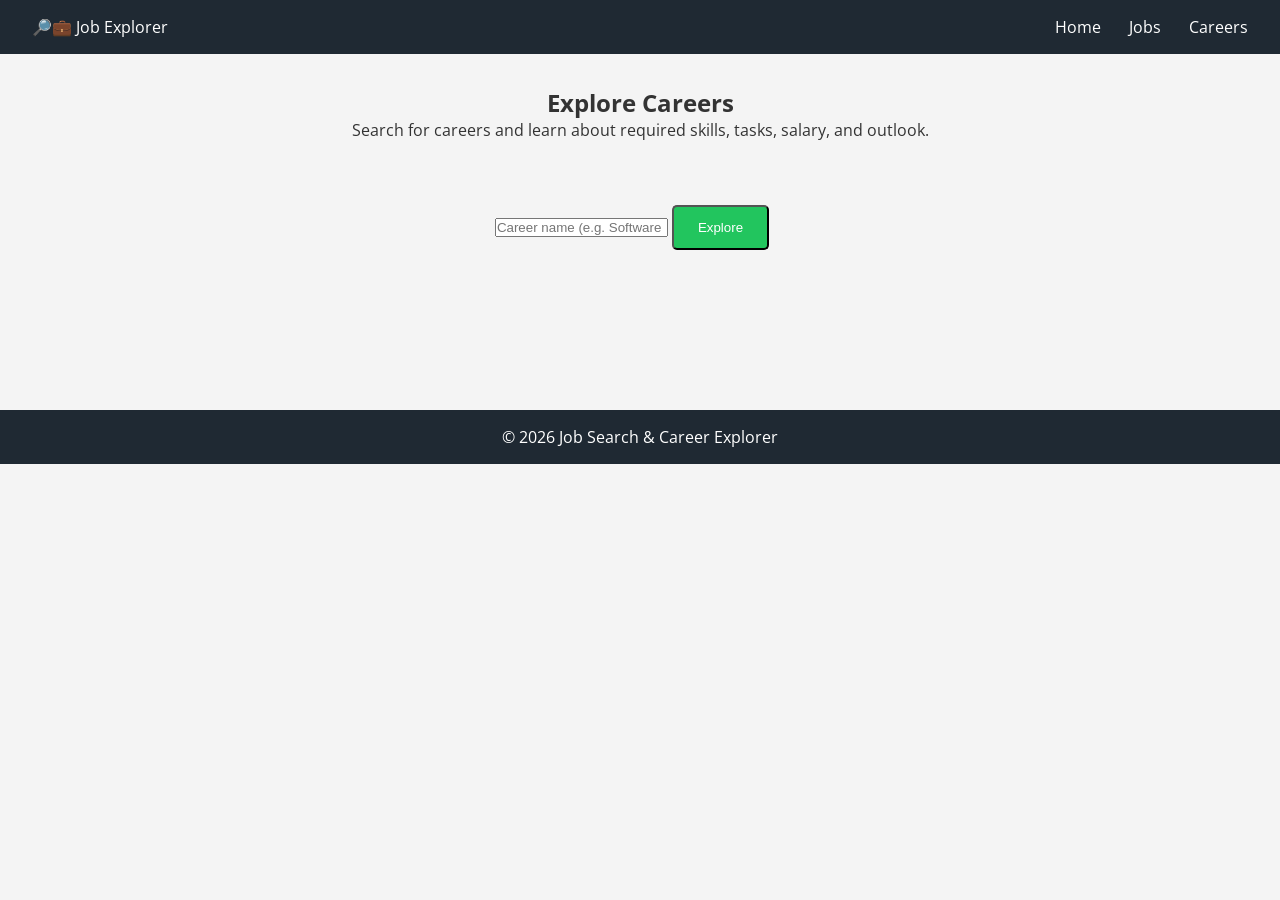
==== careers.html @ 9d405545 "Foundation/setup" ====
<!DOCTYPE html>
<html lang="en">
<head>
    <meta charset="UTF-8">
    <title>Explore Careers | Job Explorer</title>
    <meta name="viewport" content="width=device-width, initial-scale=1.0">

    <link href="https://fonts.googleapis.com/css2?family=Poppins:wght@600&family=Open+Sans:wght@400;500&display=swap" rel="stylesheet">
    <link rel="stylesheet" href="css/styles.css">
</head>
<body>

<header>
    <div class="logo">
        🔎💼 Job Explorer
    </div>

    <nav>
        <a href="index.html">Home</a>
        <a href="jobs.html">Jobs</a>
        <a href="careers.html">Careers</a>
    </nav>
</header>

<main>

    <section class="page-header">
        <h1>Explore Careers</h1>
        <p>Search for careers and learn about required skills, tasks, salary, and outlook.</p>
    </section>

    <section class="search-section">
        <form id="career-search-form">
            <input type="text" id="career-keyword" placeholder="Career name (e.g. Software Developer)" required>
            <button type="submit" class="btn-primary">Explore</button>
        </form>
    </section>

    <section class="results-section">
        <div id="career-container">
            <!-- Career details will appear here -->
        </div>
    </section>

</main>

<footer>
    <p>&copy; 2026 Job Search & Career Explorer</p>
</footer>

<script type="module" src="js/main.mjs"></script>
</body>
</html>
---- css/styles.css ----
:root {
    --primary: #1f2933;
    --background: #f4f4f4;
    --accent: #22c55e;
}

* {
    margin: 0;
    padding: 0;
    box-sizing: border-box;
}

body {
    font-family: 'Open Sans', sans-serif;
    background-color: var(--background);
    color: #333;
}

/* Header */
header {
    background-color: var(--primary);
    color: white;
    padding: 1rem 2rem;
    display: flex;
    justify-content: space-between;
    align-items: center;
}

header nav a {
    color: white;
    text-decoration: none;
    margin-left: 1.5rem;
}

header nav a:hover {
    color: var(--accent);
}

/* Hero */
.hero {
    text-align: center;
    padding: 4rem 2rem;
}

.hero h1 {
    font-family: 'Poppins', sans-serif;
    font-size: 2.3rem;
    margin-bottom: 1rem;
}

.hero p {
    margin-bottom: 2rem;
}

.btn-primary {
    background-color: var(--accent);
    color: white;
    padding: 0.8rem 1.5rem;
    text-decoration: none;
    border-radius: 5px;
    margin-right: 1rem;
}

.btn-secondary {
    background-color: var(--primary);
    color: white;
    padding: 0.8rem 1.5rem;
    text-decoration: none;
    border-radius: 5px;
}

/* Features */
.features {
    display: flex;
    justify-content: center;
    gap: 2rem;
    padding: 3rem 2rem;
}

.card {
    background: white;
    padding: 2rem;
    width: 250px;
    border-radius: 8px;
    text-align: center;
}

.page-header {
    text-align: center;
    padding: 2rem;
}

.search-section {
    display: flex;
    justify-content: center;
    padding: 2rem;
}

#job-search-form {
    display: flex;
    gap: 1rem;
}

#job-search-form input {
    padding: 0.6rem;
    width: 220px;
}

.results-section {
    padding: 2rem;
}

#results-container {
    display: flex;
    flex-direction: column;
    gap: 1.5rem;
}

#career-container {
    display: flex;
    flex-direction: column;
    gap: 1.5rem;
    padding: 2rem;
}



/* Footer */
footer {
    text-align: center;
    padding: 1rem;
    background-color: var(--primary);
    color: white;
}
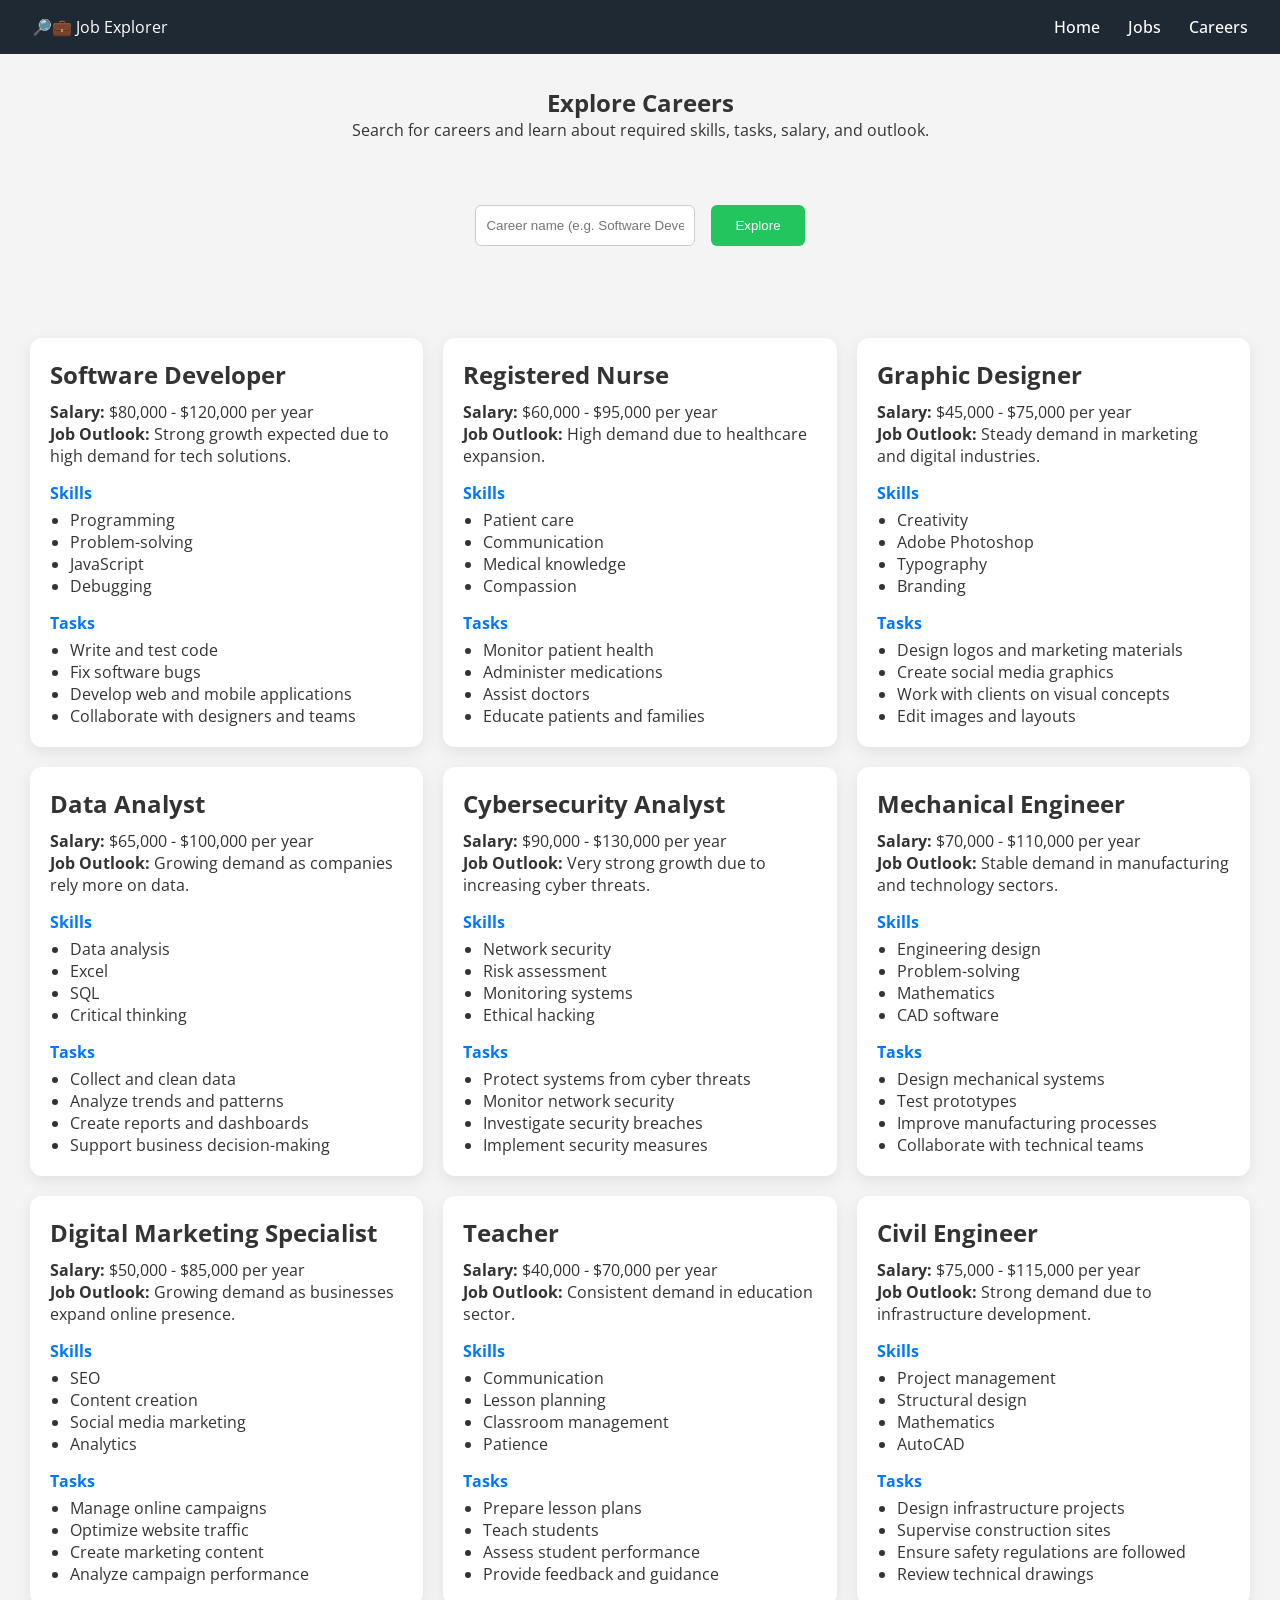
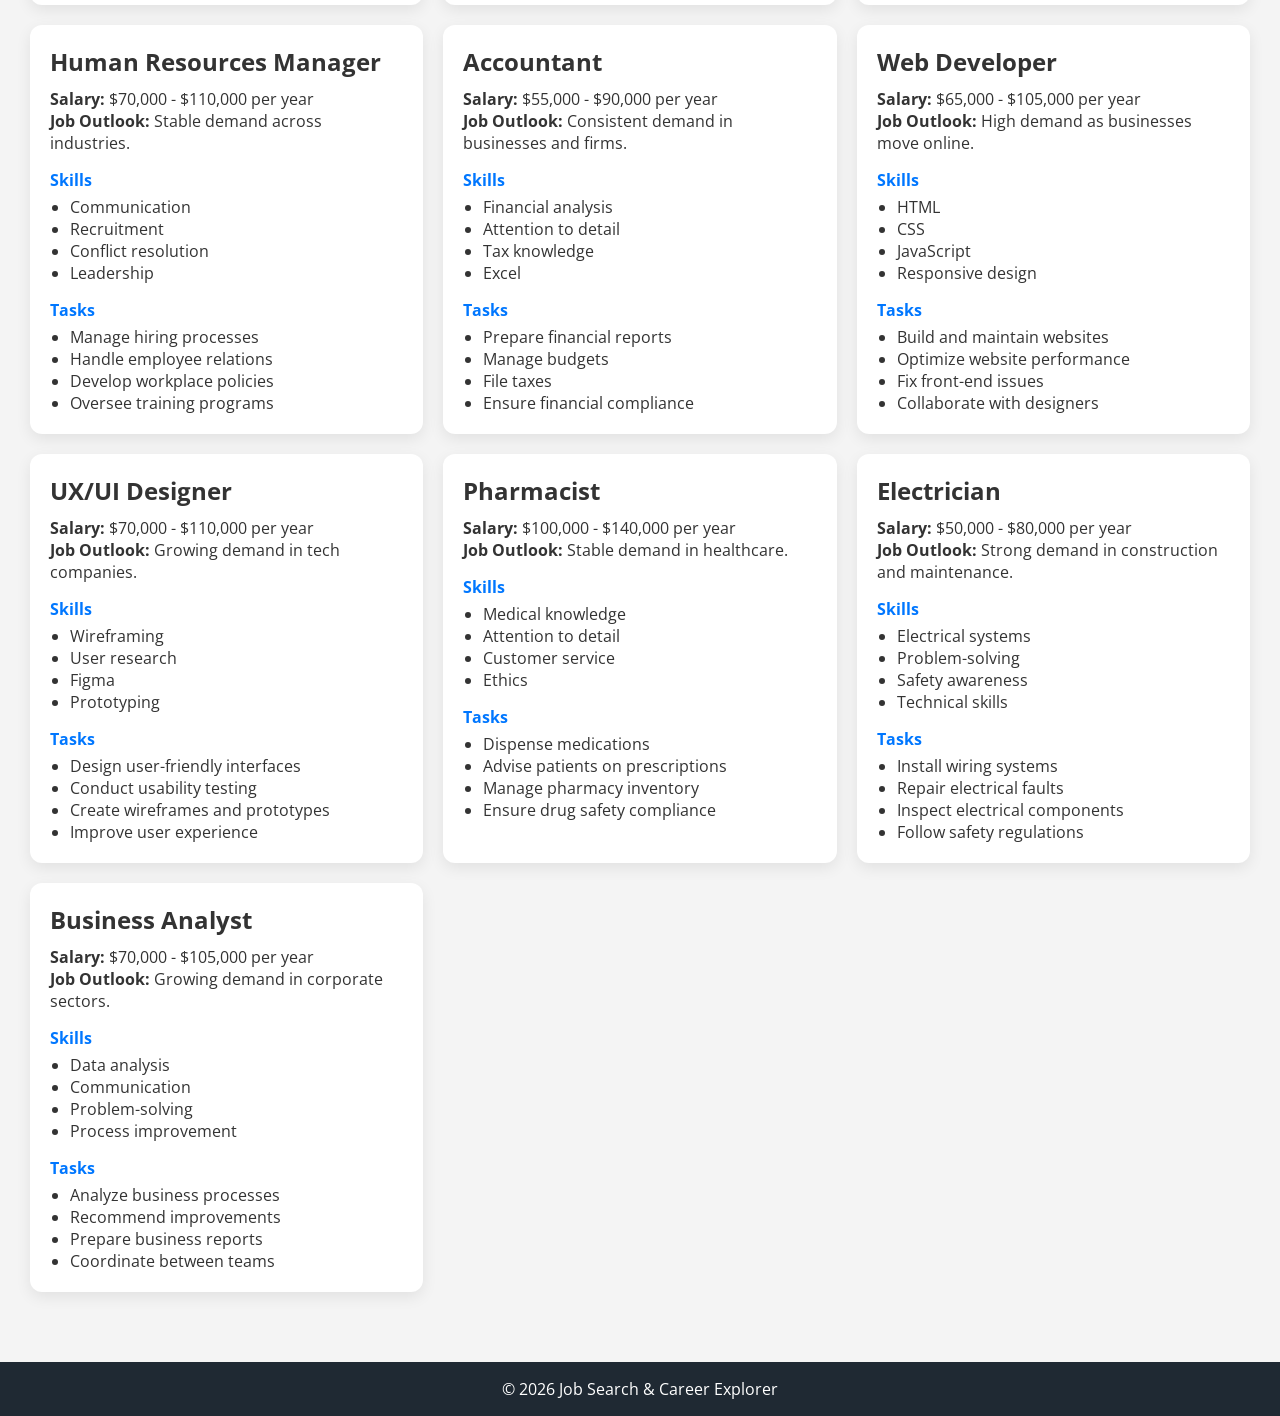
==== commit f3d0aa86: "Final work" ====
--- a/careers.html
+++ b/careers.html
@@ -7,6 +7,7 @@
 
     <link href="https://fonts.googleapis.com/css2?family=Poppins:wght@600&family=Open+Sans:wght@400;500&display=swap" rel="stylesheet">
     <link rel="stylesheet" href="css/styles.css">
+    <script type="module" src="js/main.mjs"></script>
 </head>
 <body>
 
@@ -48,6 +49,6 @@
     <p>&copy; 2026 Job Search & Career Explorer</p>
 </footer>
 
-<script type="module" src="js/main.mjs"></script>
+
 </body>
 </html>
--- a/css/styles.css
+++ b/css/styles.css
@@ -16,7 +16,7 @@
     color: #333;
 }
 
-/* Header */
+/* ================= HEADER ================= */
 header {
     background-color: var(--primary);
     color: white;
@@ -30,13 +30,14 @@
     color: white;
     text-decoration: none;
     margin-left: 1.5rem;
+    font-weight: 500;
 }
 
 header nav a:hover {
     color: var(--accent);
 }
 
-/* Hero */
+/* ================= HERO ================= */
 .hero {
     text-align: center;
     padding: 4rem 2rem;
@@ -56,20 +57,22 @@
     background-color: var(--accent);
     color: white;
     padding: 0.8rem 1.5rem;
-    text-decoration: none;
-    border-radius: 5px;
-    margin-right: 1rem;
+    border-radius: 6px;
+    text-decoration: none;
+    border: none;
+    cursor: pointer;
+    font-weight: 500;
 }
 
 .btn-secondary {
     background-color: var(--primary);
     color: white;
     padding: 0.8rem 1.5rem;
-    text-decoration: none;
-    border-radius: 5px;
-}
-
-/* Features */
+    border-radius: 6px;
+    text-decoration: none;
+}
+
+/* ================= FEATURES ================= */
 .features {
     display: flex;
     justify-content: center;
@@ -81,54 +84,153 @@
     background: white;
     padding: 2rem;
     width: 250px;
-    border-radius: 8px;
-    text-align: center;
-}
-
+    border-radius: 10px;
+    text-align: center;
+    box-shadow: 0 4px 10px rgba(0,0,0,0.08);
+}
+
+/* ================= PAGE HEADER ================= */
 .page-header {
     text-align: center;
     padding: 2rem;
 }
 
+/* ================= SEARCH SECTION ================= */
 .search-section {
     display: flex;
     justify-content: center;
     padding: 2rem;
 }
 
-#job-search-form {
+#job-search-form,
+#career-search-form {
     display: flex;
     gap: 1rem;
-}
-
-#job-search-form input {
-    padding: 0.6rem;
+    flex-wrap: wrap;
+}
+
+#job-search-form input,
+#career-search-form input {
+    padding: 10px;
     width: 220px;
-}
-
-.results-section {
-    padding: 2rem;
-}
-
-#results-container {
+    border-radius: 6px;
+    border: 1px solid #ccc;
+}
+
+/* ================= RESULTS GRID ================= */
+#results-container,
+#career-container {
+    display: grid;
+    grid-template-columns: repeat(auto-fill, minmax(300px, 1fr));
+    gap: 25px;
+    padding: 30px;
+}
+
+/* ================= JOB CARD ================= */
+.job-card {
+    background: white;
+    padding: 20px;
+    border-radius: 12px;
+    box-shadow: 0 6px 15px rgba(0,0,0,0.08);
+    transition: all 0.3s ease;
     display: flex;
     flex-direction: column;
-    gap: 1.5rem;
-}
-
+}
+
+.job-card:hover {
+    transform: translateY(-6px);
+    box-shadow: 0 10px 25px rgba(0,0,0,0.15);
+}
+
+.job-card h3 {
+    font-family: 'Poppins', sans-serif;
+    color: var(--primary);
+    margin-bottom: 10px;
+}
+
+.job-card p {
+    margin: 6px 0;
+    font-size: 0.95rem;
+    color: #555;
+}
+
+.job-card a {
+    margin-top: 10px;
+    text-decoration: none;
+    color: #d32f2f;
+    font-weight: bold;
+}
+
+.job-card button.save-job {
+    margin-top: 12px;
+    padding: 10px;
+    border: none;
+    border-radius: 6px;
+    background-color: var(--primary);
+    color: white;
+    cursor: pointer;
+    font-weight: 500;
+}
+
+.job-card button.save-job:hover {
+    background-color: #004a6e;
+}
+
+/* ================= CAREER CARD ================= */
+/* ===== Career Grid Layout ===== */
 #career-container {
-    display: flex;
-    flex-direction: column;
-    gap: 1.5rem;
-    padding: 2rem;
-}
-
-
-
-/* Footer */
+    display: grid;
+    grid-template-columns: repeat(auto-fit, minmax(300px, 1fr));
+    gap: 20px;
+    margin-top: 30px;
+}
+
+/* ===== Career Card ===== */
+.career-card {
+    background: white;
+    padding: 20px;
+    border-radius: 12px;
+    box-shadow: 0 5px 15px rgba(0,0,0,0.08);
+    transition: transform 0.3s ease, box-shadow 0.3s ease;
+}
+
+.career-card:hover {
+    transform: translateY(-5px);
+    box-shadow: 0 8px 20px rgba(0,0,0,0.15);
+}
+
+.career-card h2 {
+    margin-bottom: 10px;
+    color: #333;
+}
+
+.career-section {
+    margin-top: 15px;
+}
+
+.career-section h4 {
+    margin-bottom: 5px;
+    color: #0077ff;
+}
+
+.career-section ul {
+    padding-left: 20px;
+}
+
+/* ===== No Results ===== */
+.no-results {
+    text-align: center;
+    padding: 40px;
+    background: #f9f9f9;
+    border-radius: 10px;
+}
+
+
+/* ================= FOOTER ================= */
 footer {
     text-align: center;
     padding: 1rem;
     background-color: var(--primary);
     color: white;
-}
+    margin-top: 40px;
+}
